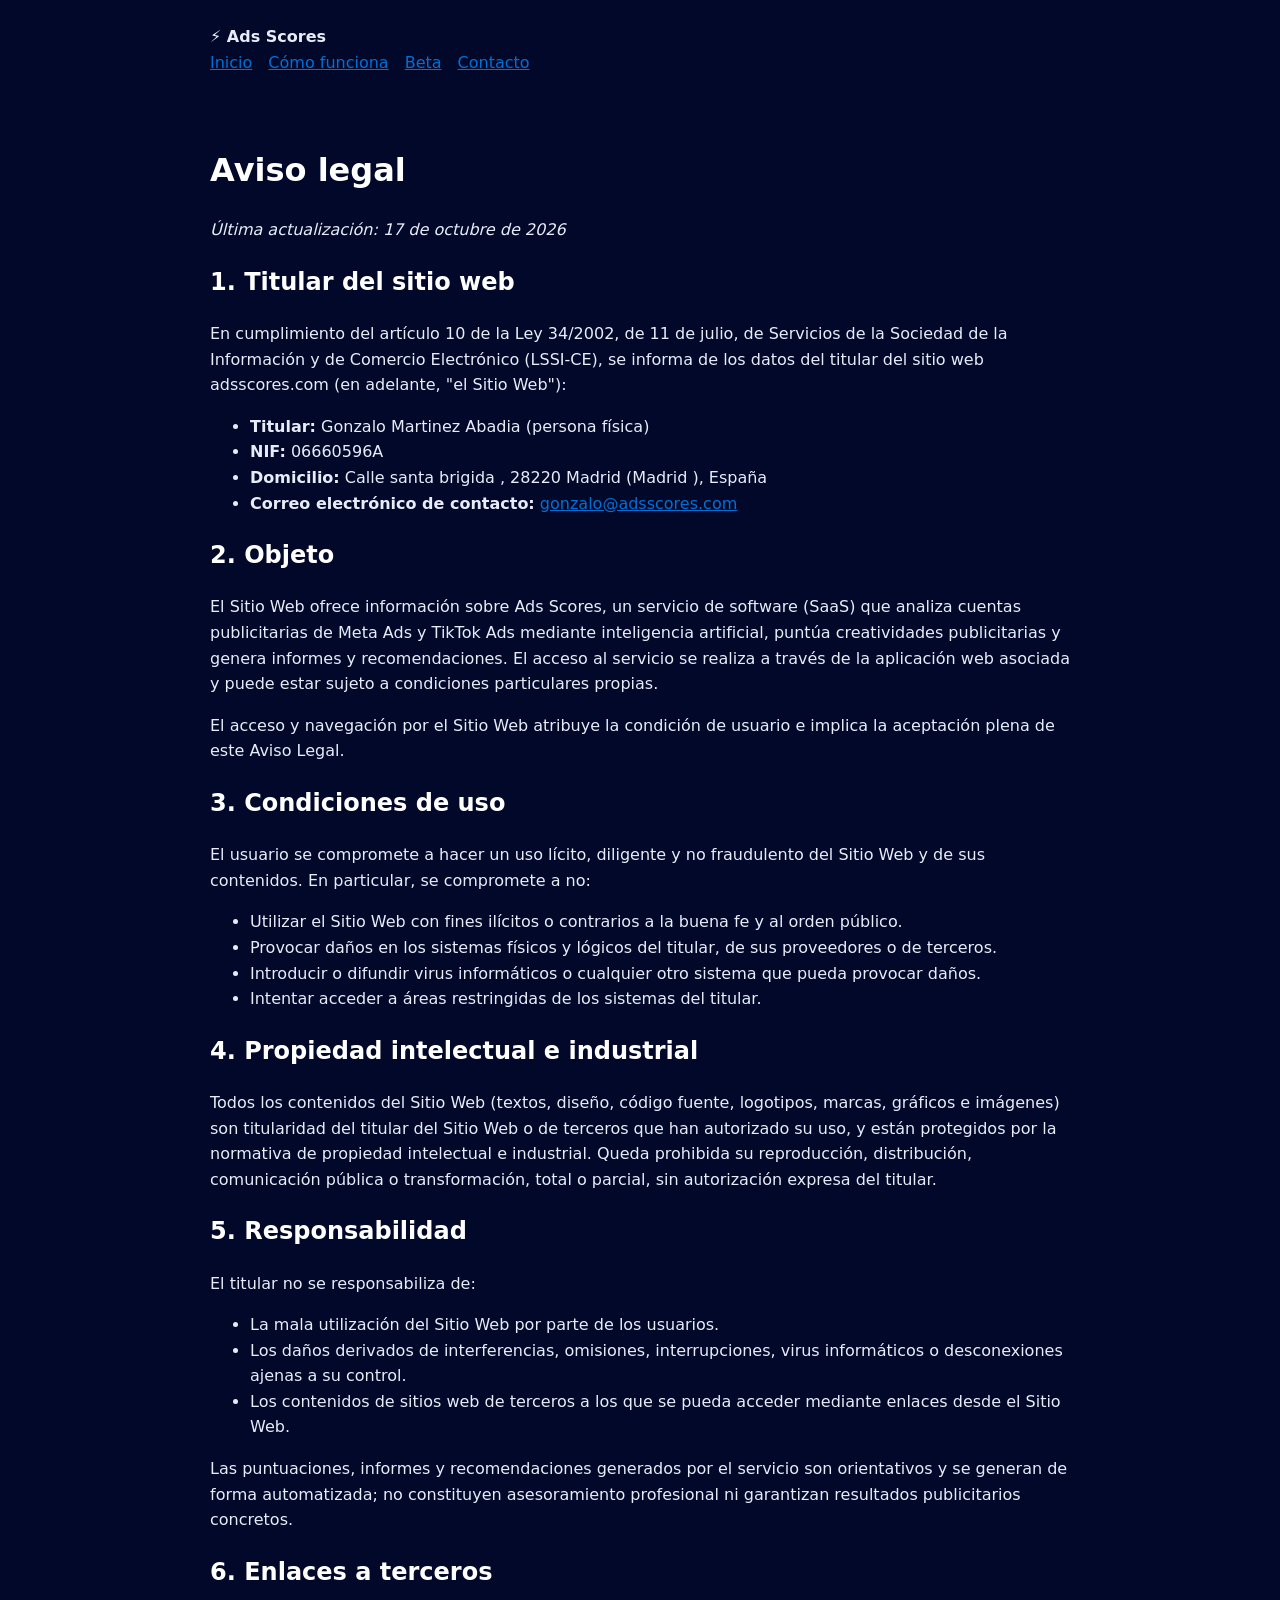
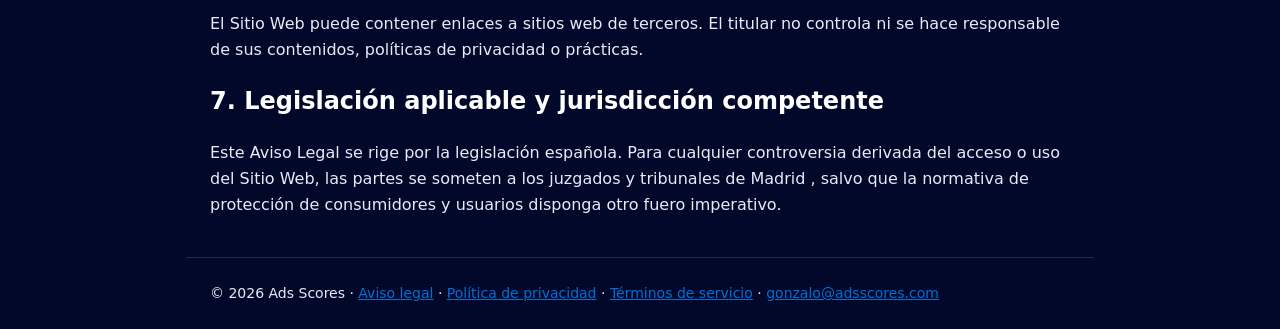
==== aviso-legal.html @ 4221a370 "Add aviso legal (LSSI) This file contains the legal notice for Ads Scores, including information abo" ====
<!doctype html><html lang="es"><head><meta charset="utf-8"><meta name="viewport" content="width=device-width,initial-scale=1"><title>Aviso legal - Ads Scores</title><meta name="description" content="Aviso legal de adsscores.com (LSSI-CE)."><link rel="stylesheet" href="style.css"></head><body><header><strong>⚡ Ads Scores</strong><nav><a href="/">Inicio</a><a href="/como-funciona.html">Cómo funciona</a><a href="/beta.html">Beta</a><a href="/contacto.html">Contacto</a></nav></header><main>
<h1>Aviso legal</h1>
<p><em>Última actualización: 17 de octubre de 2026</em></p>
<h2>1. Titular del sitio web</h2>
<p>En cumplimiento del artículo 10 de la Ley 34/2002, de 11 de julio, de Servicios de la Sociedad de la Información y de Comercio Electrónico (LSSI-CE), se informa de los datos del titular del sitio web adsscores.com (en adelante, "el Sitio Web"):</p>
<ul>
<li><strong>Titular:</strong> Gonzalo Martinez Abadia (persona física)</li>
<li><strong>NIF:</strong> 06660596A</li>
<li><strong>Domicilio:</strong> Calle santa brigida , 28220 Madrid  (Madrid ), España </li>
<li><strong>Correo electrónico de contacto:</strong> <a href="mailto:gonzalo@adsscores.com">gonzalo@adsscores.com</a></li>
</ul>
<h2>2. Objeto</h2>
<p>El Sitio Web ofrece información sobre Ads Scores, un servicio de software (SaaS) que analiza cuentas publicitarias de Meta Ads y TikTok Ads mediante inteligencia artificial, puntúa creatividades publicitarias y genera informes y recomendaciones. El acceso al servicio se realiza a través de la aplicación web asociada y puede estar sujeto a condiciones particulares propias.</p>
<p>El acceso y navegación por el Sitio Web atribuye la condición de usuario e implica la aceptación plena de este Aviso Legal.</p>
<h2>3. Condiciones de uso</h2>
<p>El usuario se compromete a hacer un uso lícito, diligente y no fraudulento del Sitio Web y de sus contenidos. En particular, se compromete a no:</p>
<ul>
<li>Utilizar el Sitio Web con fines ilícitos o contrarios a la buena fe y al orden público.</li>
<li>Provocar daños en los sistemas físicos y lógicos del titular, de sus proveedores o de terceros.</li>
<li>Introducir o difundir virus informáticos o cualquier otro sistema que pueda provocar daños.</li>
<li>Intentar acceder a áreas restringidas de los sistemas del titular.</li>
</ul>
<h2>4. Propiedad intelectual e industrial</h2>
<p>Todos los contenidos del Sitio Web (textos, diseño, código fuente, logotipos, marcas, gráficos e imágenes) son titularidad del titular del Sitio Web o de terceros que han autorizado su uso, y están protegidos por la normativa de propiedad intelectual e industrial. Queda prohibida su reproducción, distribución, comunicación pública o transformación, total o parcial, sin autorización expresa del titular.</p>
<h2>5. Responsabilidad</h2>
<p>El titular no se responsabiliza de:</p>
<ul>
<li>La mala utilización del Sitio Web por parte de los usuarios.</li>
<li>Los daños derivados de interferencias, omisiones, interrupciones, virus informáticos o desconexiones ajenas a su control.</li>
<li>Los contenidos de sitios web de terceros a los que se pueda acceder mediante enlaces desde el Sitio Web.</li>
</ul>
<p>Las puntuaciones, informes y recomendaciones generados por el servicio son orientativos y se generan de forma automatizada; no constituyen asesoramiento profesional ni garantizan resultados publicitarios concretos.</p>
<h2>6. Enlaces a terceros</h2>
<p>El Sitio Web puede contener enlaces a sitios web de terceros. El titular no controla ni se hace responsable de sus contenidos, políticas de privacidad o prácticas.</p>
<h2>7. Legislación aplicable y jurisdicción competente</h2>
<p>Este Aviso Legal se rige por la legislación española. Para cualquier controversia derivada del acceso o uso del Sitio Web, las partes se someten a los juzgados y tribunales de Madrid , salvo que la normativa de protección de consumidores y usuarios disponga otro fuero imperativo.</p>
</main><footer>© 2026 Ads Scores · <a href="/aviso-legal.html">Aviso legal</a> · <a href="/privacy.html">Política de privacidad</a> · <a href="/terms.html">Términos de servicio</a> · <a href="mailto:gonzalo@adsscores.com">gonzalo@adsscores.com</a></footer></body></html>
---- style.css ----
body{margin:0;font-family:system-ui,Arial,sans-serif;background:#010829;color:#e8ecf8;line-height:1.6}
header,main,footer{max-width:860px;margin:0 auto;padding:24px}
a{color:#0070D7}h1,h2{color:#fff}nav a{margin-right:16px}
.btn{display:inline-block;background:#0070D7;color:#fff;padding:12px 20px;border-radius:8px;text-decoration:none}
footer{border-top:1px solid #1d2a5c;font-size:14px}
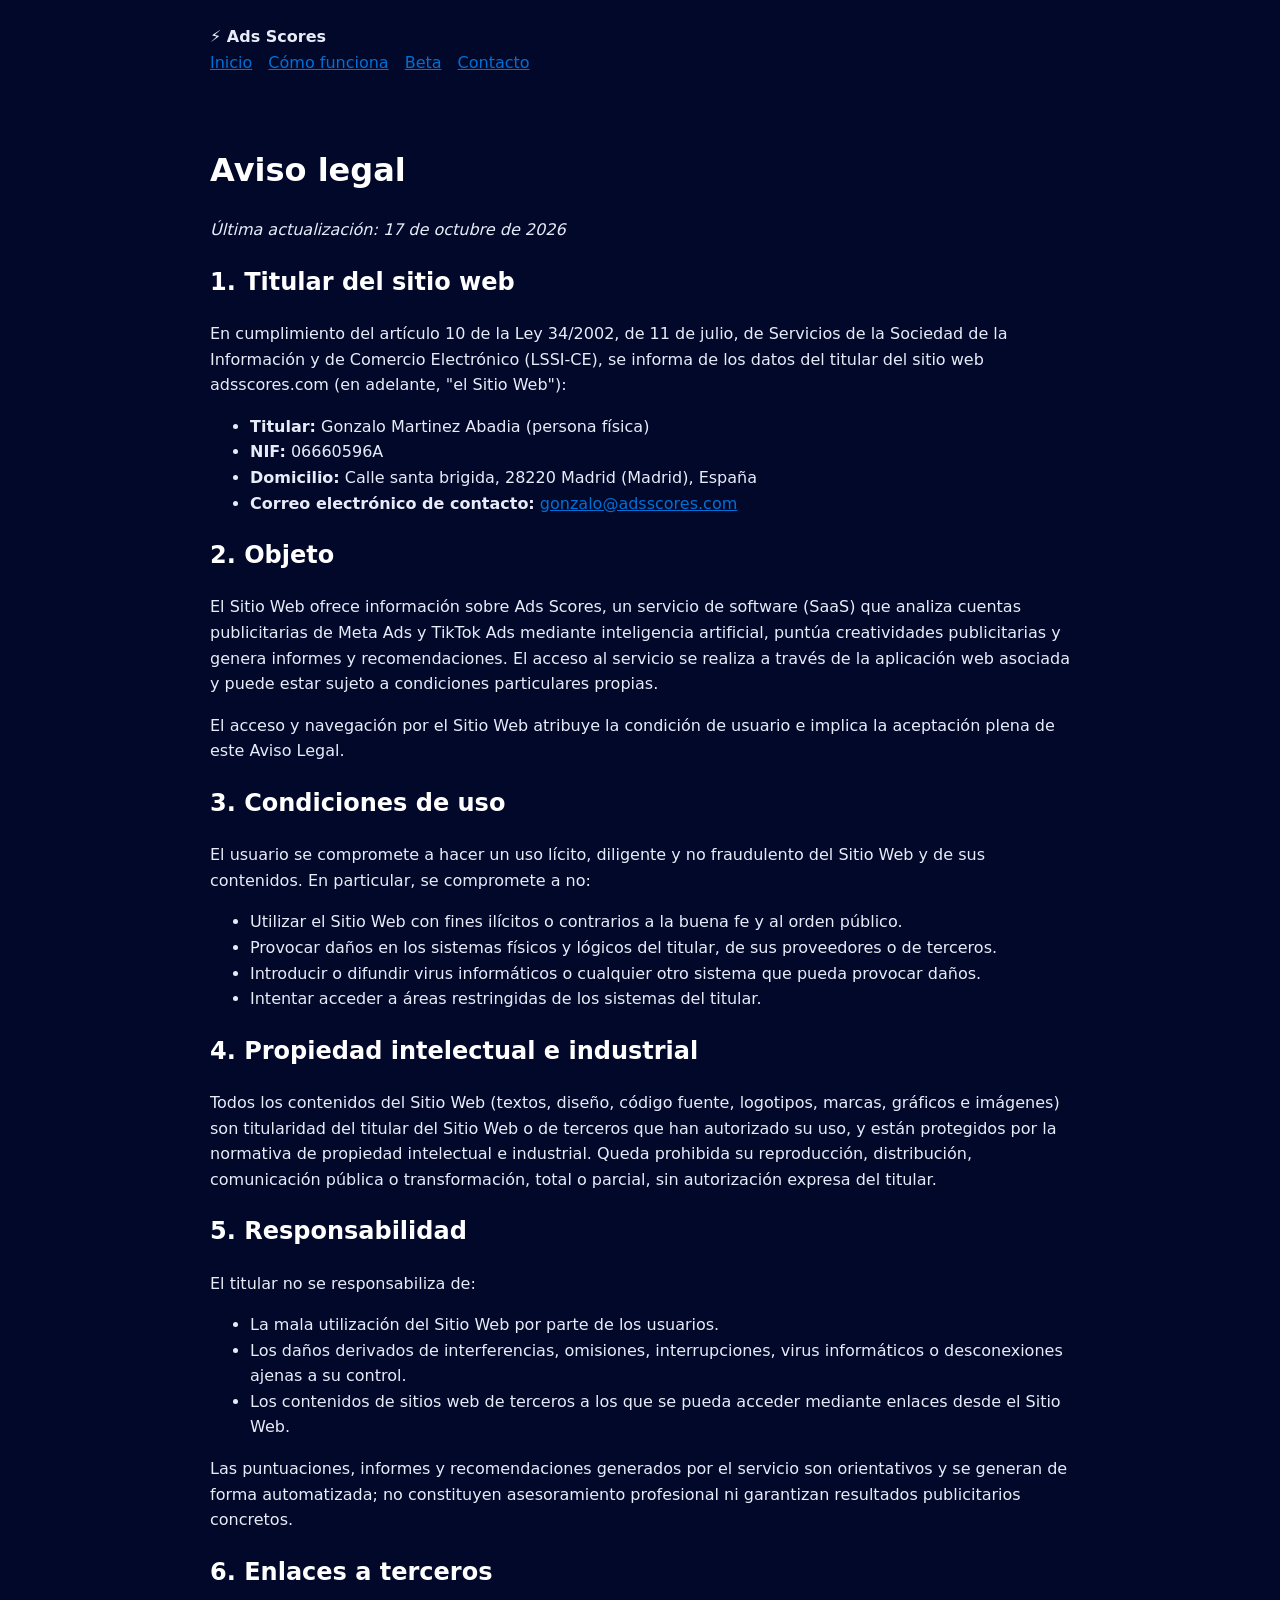
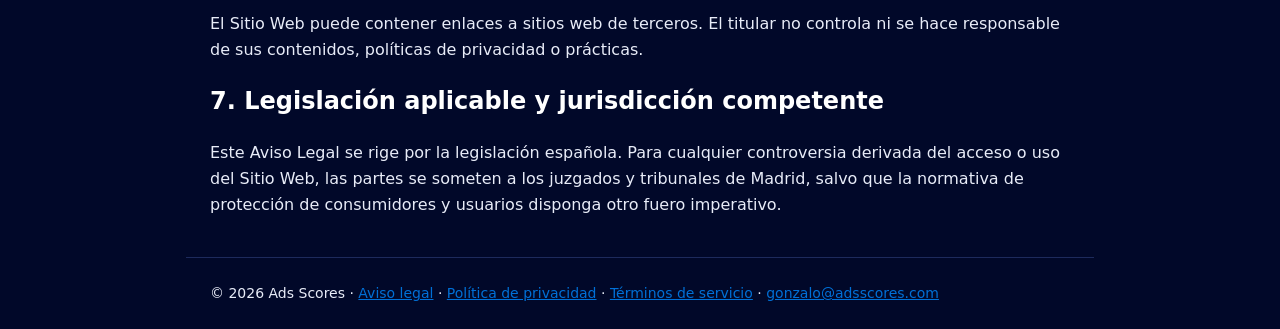
==== commit 4640c4c3: "Fix spacing in aviso legal" ====
--- a/aviso-legal.html
+++ b/aviso-legal.html
@@ -6,7 +6,7 @@
 <ul>
 <li><strong>Titular:</strong> Gonzalo Martinez Abadia (persona física)</li>
 <li><strong>NIF:</strong> 06660596A</li>
-<li><strong>Domicilio:</strong> Calle santa brigida , 28220 Madrid  (Madrid ), España </li>
+<li><strong>Domicilio:</strong> Calle santa brigida, 28220 Madrid  (Madrid), España </li>
 <li><strong>Correo electrónico de contacto:</strong> <a href="mailto:gonzalo@adsscores.com">gonzalo@adsscores.com</a></li>
 </ul>
 <h2>2. Objeto</h2>
@@ -33,5 +33,5 @@
 <h2>6. Enlaces a terceros</h2>
 <p>El Sitio Web puede contener enlaces a sitios web de terceros. El titular no controla ni se hace responsable de sus contenidos, políticas de privacidad o prácticas.</p>
 <h2>7. Legislación aplicable y jurisdicción competente</h2>
-<p>Este Aviso Legal se rige por la legislación española. Para cualquier controversia derivada del acceso o uso del Sitio Web, las partes se someten a los juzgados y tribunales de Madrid , salvo que la normativa de protección de consumidores y usuarios disponga otro fuero imperativo.</p>
+<p>Este Aviso Legal se rige por la legislación española. Para cualquier controversia derivada del acceso o uso del Sitio Web, las partes se someten a los juzgados y tribunales de Madrid, salvo que la normativa de protección de consumidores y usuarios disponga otro fuero imperativo.</p>
 </main><footer>© 2026 Ads Scores · <a href="/aviso-legal.html">Aviso legal</a> · <a href="/privacy.html">Política de privacidad</a> · <a href="/terms.html">Términos de servicio</a> · <a href="mailto:gonzalo@adsscores.com">gonzalo@adsscores.com</a></footer></body></html>
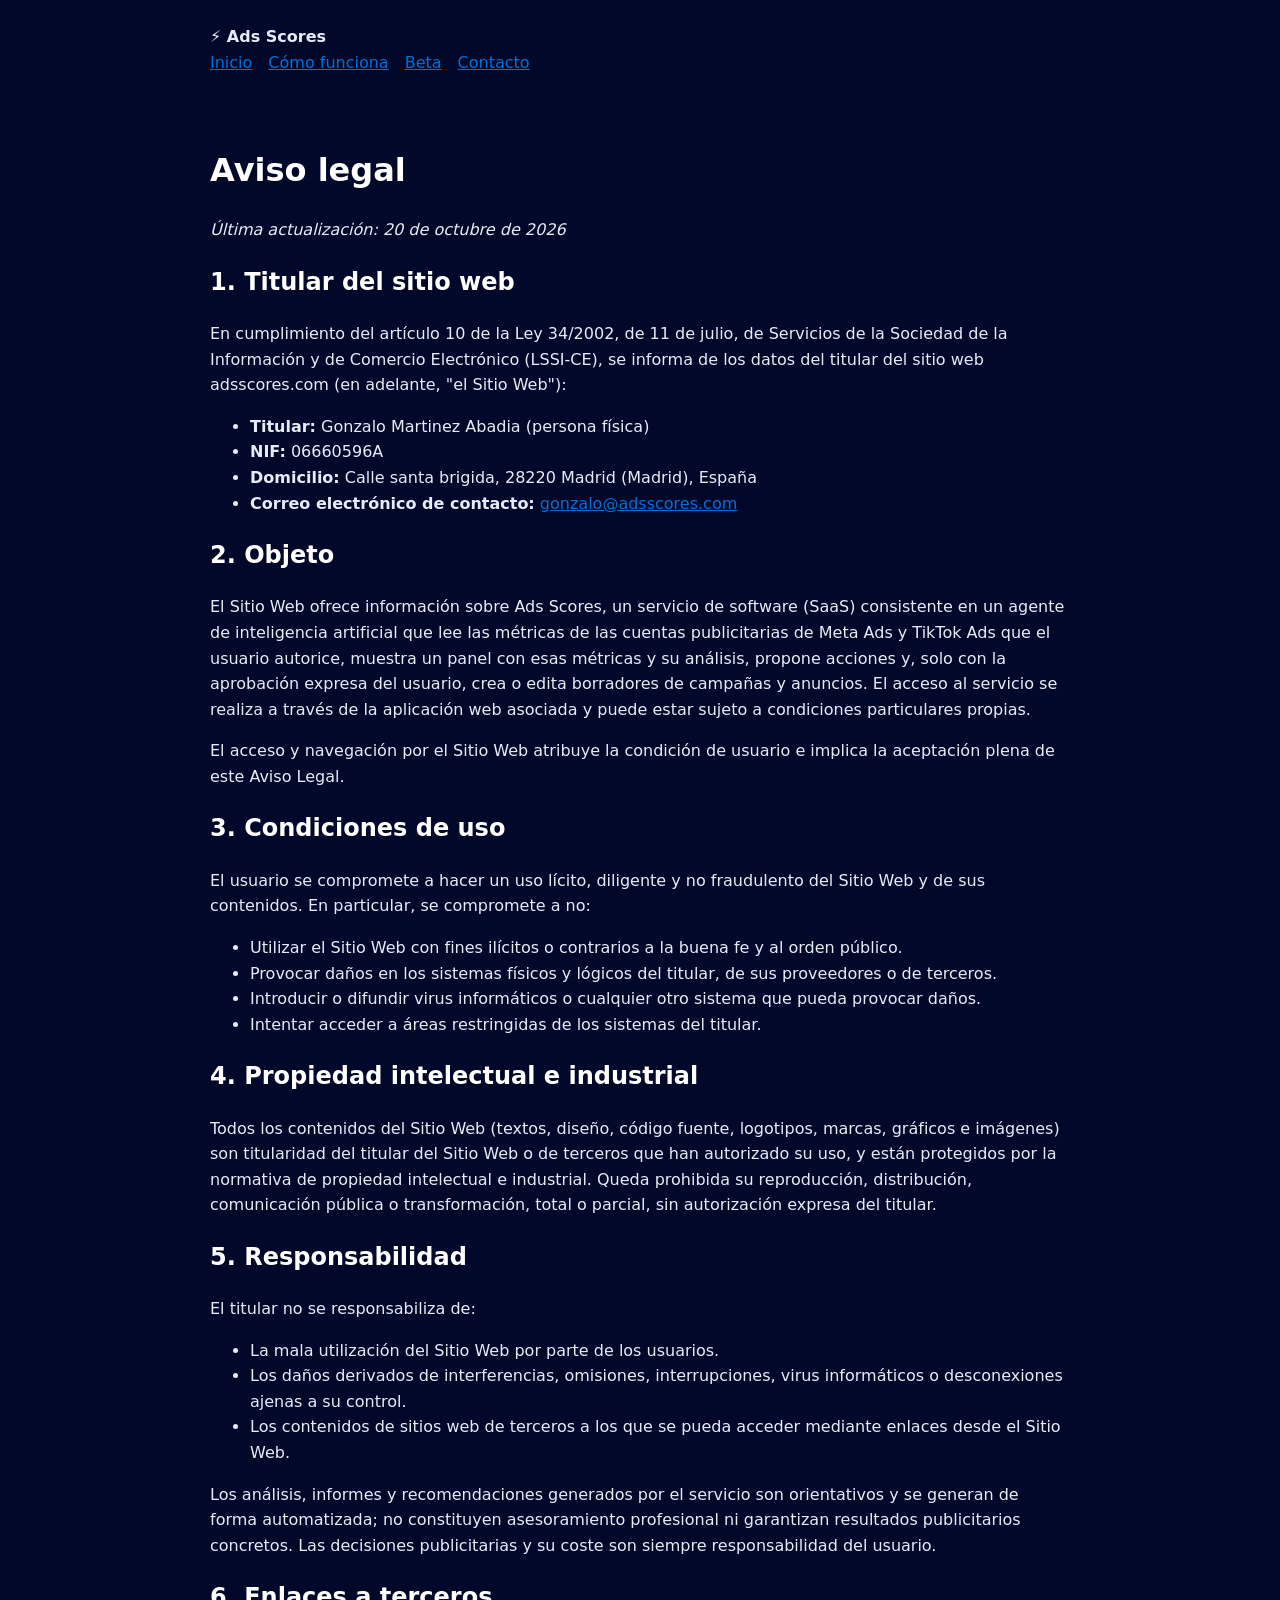
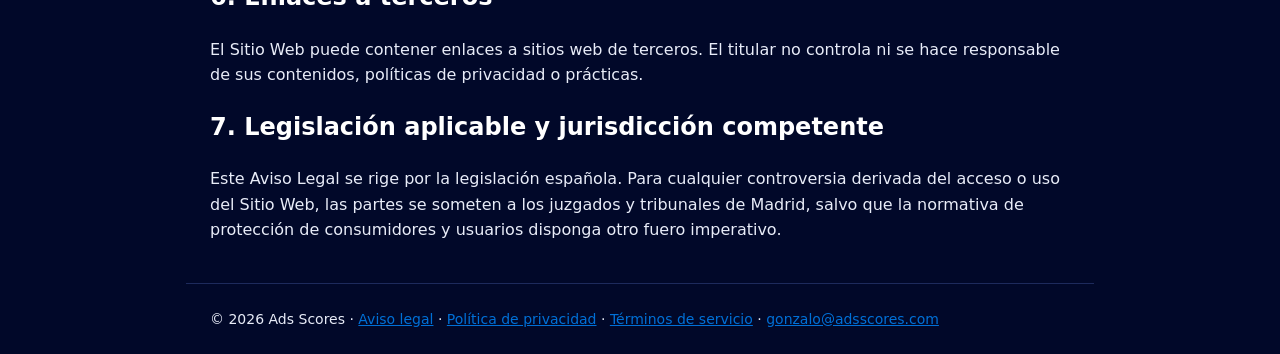
==== commit 262fecf4: "Aviso legal: objeto actualizado al servicio agente (LSSI-CE) Updated the last modification date and " ====
--- a/aviso-legal.html
+++ b/aviso-legal.html
@@ -1,16 +1,16 @@
 <!doctype html><html lang="es"><head><meta charset="utf-8"><meta name="viewport" content="width=device-width,initial-scale=1"><title>Aviso legal - Ads Scores</title><meta name="description" content="Aviso legal de adsscores.com (LSSI-CE)."><link rel="stylesheet" href="style.css"></head><body><header><strong>⚡ Ads Scores</strong><nav><a href="/">Inicio</a><a href="/como-funciona.html">Cómo funciona</a><a href="/beta.html">Beta</a><a href="/contacto.html">Contacto</a></nav></header><main>
 <h1>Aviso legal</h1>
-<p><em>Última actualización: 17 de octubre de 2026</em></p>
+<p><em>Última actualización: 20 de octubre de 2026</em></p>
 <h2>1. Titular del sitio web</h2>
 <p>En cumplimiento del artículo 10 de la Ley 34/2002, de 11 de julio, de Servicios de la Sociedad de la Información y de Comercio Electrónico (LSSI-CE), se informa de los datos del titular del sitio web adsscores.com (en adelante, "el Sitio Web"):</p>
 <ul>
 <li><strong>Titular:</strong> Gonzalo Martinez Abadia (persona física)</li>
 <li><strong>NIF:</strong> 06660596A</li>
-<li><strong>Domicilio:</strong> Calle santa brigida, 28220 Madrid  (Madrid), España </li>
+<li><strong>Domicilio:</strong> Calle santa brigida, 28220 Madrid (Madrid), España</li>
 <li><strong>Correo electrónico de contacto:</strong> <a href="mailto:gonzalo@adsscores.com">gonzalo@adsscores.com</a></li>
 </ul>
 <h2>2. Objeto</h2>
-<p>El Sitio Web ofrece información sobre Ads Scores, un servicio de software (SaaS) que analiza cuentas publicitarias de Meta Ads y TikTok Ads mediante inteligencia artificial, puntúa creatividades publicitarias y genera informes y recomendaciones. El acceso al servicio se realiza a través de la aplicación web asociada y puede estar sujeto a condiciones particulares propias.</p>
+<p>El Sitio Web ofrece información sobre Ads Scores, un servicio de software (SaaS) consistente en un agente de inteligencia artificial que lee las métricas de las cuentas publicitarias de Meta Ads y TikTok Ads que el usuario autorice, muestra un panel con esas métricas y su análisis, propone acciones y, solo con la aprobación expresa del usuario, crea o edita borradores de campañas y anuncios. El acceso al servicio se realiza a través de la aplicación web asociada y puede estar sujeto a condiciones particulares propias.</p>
 <p>El acceso y navegación por el Sitio Web atribuye la condición de usuario e implica la aceptación plena de este Aviso Legal.</p>
 <h2>3. Condiciones de uso</h2>
 <p>El usuario se compromete a hacer un uso lícito, diligente y no fraudulento del Sitio Web y de sus contenidos. En particular, se compromete a no:</p>
@@ -29,7 +29,7 @@
 <li>Los daños derivados de interferencias, omisiones, interrupciones, virus informáticos o desconexiones ajenas a su control.</li>
 <li>Los contenidos de sitios web de terceros a los que se pueda acceder mediante enlaces desde el Sitio Web.</li>
 </ul>
-<p>Las puntuaciones, informes y recomendaciones generados por el servicio son orientativos y se generan de forma automatizada; no constituyen asesoramiento profesional ni garantizan resultados publicitarios concretos.</p>
+<p>Los análisis, informes y recomendaciones generados por el servicio son orientativos y se generan de forma automatizada; no constituyen asesoramiento profesional ni garantizan resultados publicitarios concretos. Las decisiones publicitarias y su coste son siempre responsabilidad del usuario.</p>
 <h2>6. Enlaces a terceros</h2>
 <p>El Sitio Web puede contener enlaces a sitios web de terceros. El titular no controla ni se hace responsable de sus contenidos, políticas de privacidad o prácticas.</p>
 <h2>7. Legislación aplicable y jurisdicción competente</h2>
